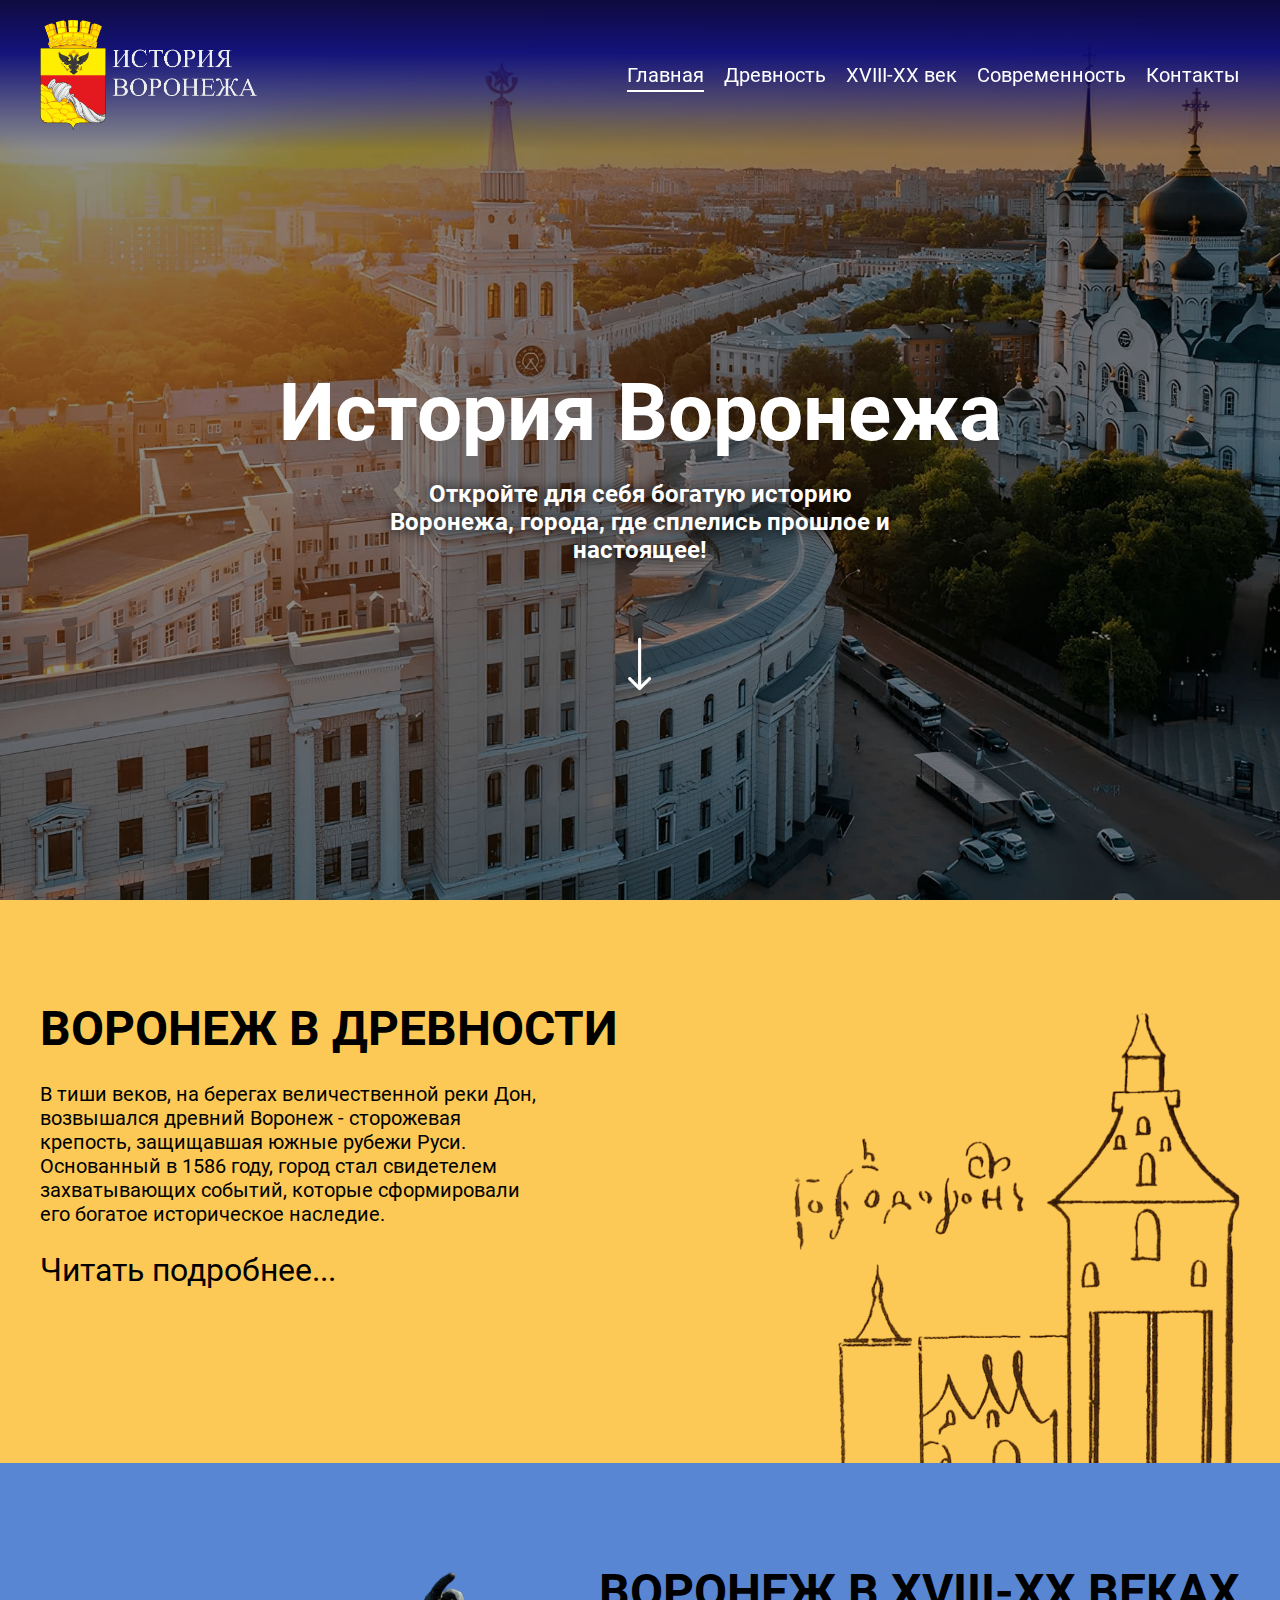
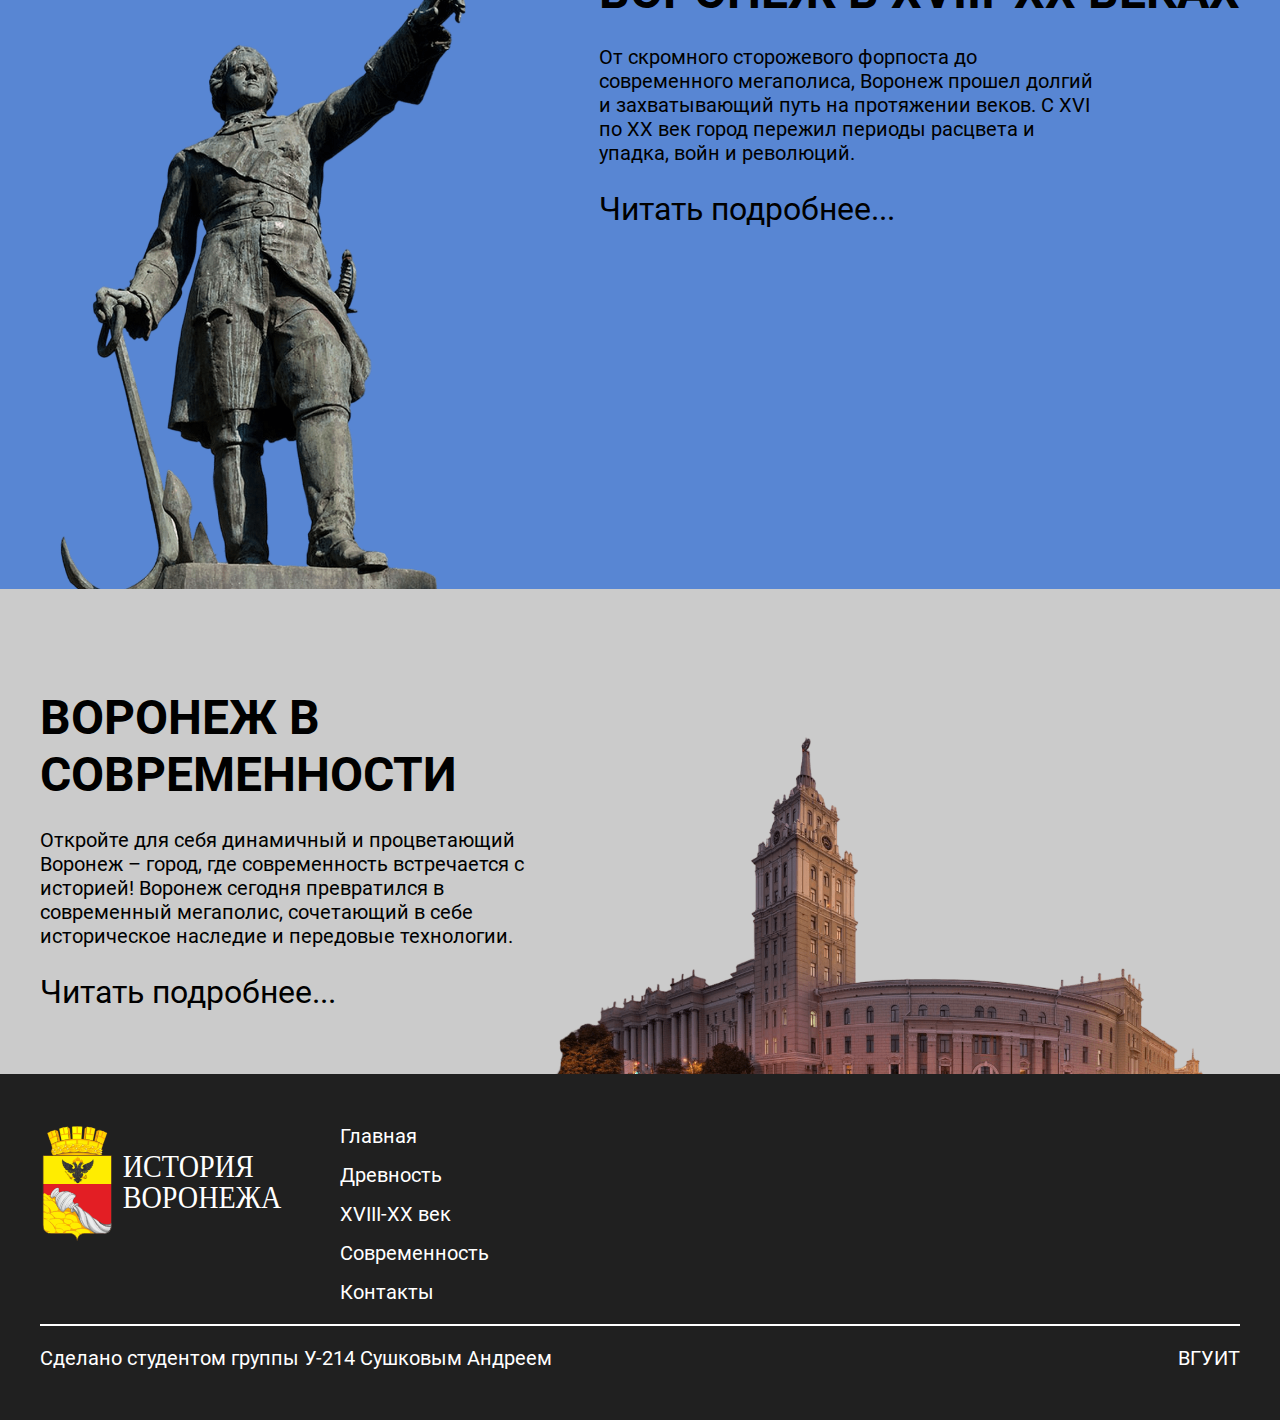
==== index.html @ b820266f "create" ====
<!DOCTYPE html>
<html class=""  lang="ru">
<head>
  <meta charset="UTF-8">
  <meta name="viewport" content="width=device-width, initial-scale=1.0">
  <title>История Воронежа</title>
  <link rel="stylesheet" href="./css/style.css">
</head>
<body>
  <div class="wrapper">
    <header class="header">
      <div class="container">
        <div class="header__inner">
          <nav class="nav">
            <a class="nav__logo" href="./index.html">
              <img class="nav__logo-img" src="./images/logo.png">
            </a>
            <ul class="nav__list">
              <li class="nav__item">
                <a class="nav__link nav__link--active" href="index.html">Главная</a>
              </li>
              <li class="nav__item">
                <a class="nav__link" href="antique.html">Древность</a>
              </li>
              <li class="nav__item">
                <a class="nav__link" href="centuries.html">XVIII-XX век</a>
              </li>
              <li class="nav__item">
                <a class="nav__link" href="modern.html">Современность</a>
              </li>
              <li class="nav__item">
                <a class="nav__link" href="contacts.html">Контакты</a>
              </li>
            </ul>
            <button class="hamburger" type="button">
              <span></span>
              <span></span>
              <span></span>
              <span></span>
            </button>
          </nav>
        </div>
      </div>
    </header>
    <main class="main">
      <div class="hero">
        <div class="container">
          <h1 class="hero__title">История Воронежа</h1>
          <p class="hero__text">
            Откройте для себя богатую историю Воронежа, города, где сплелись прошлое и настоящее!
          </p>
          <a class="hero__arrow" href="#antique">
            <img class="hero__arrow-img" src="./images/arrow-down.svg" >
          </a>
        </div>
      </div>
      <section class="section antique" id="antique">
        <div class="container">
          <div class="section__inner">
            <div class="antique__content">
              <h2 class="section__title">Воронеж в древности</h2>
              <p class="section__text">
                В тиши веков, на берегах величественной реки Дон, возвышался древний Воронеж - сторожевая крепость, защищавшая южные рубежи Руси. Основанный в 1586 году, город стал свидетелем захватывающих событий, которые сформировали его богатое историческое наследие.
              </p>
              <a class="section__link" href="antique.html">Читать подробнее...</a>
            </div>
            <img class="section__img antique__img" src="./images/castle.png">
          </div>
        </div>
      </section>
      <section class="section centuries">
        <div class="container">
          <div class="section__inner">
            <img class="section__img centuries__img" src="./images/peter-the-great.png">
            <div class="centuries__content">
              <h2 class="section__title">Воронеж в XVIII-XX веках</h2>
              <p class="section__text">
                От скромного сторожевого форпоста до современного мегаполиса, Воронеж прошел долгий и захватывающий путь на протяжении веков. С XVI по XX век город пережил периоды расцвета и упадка, войн и революций.
              </p>
              <a class="section__link" href="centuries.html">Читать подробнее...</a>
            </div>
          </div>
        </div>
      </section>
      <section class="section modern">
        <div class="container">
          <div class="section__inner">
            <div class="modern__content">
              <h2 class="section__title">Воронеж в современности</h2>
              <p class="section__text">
                Откройте для себя динамичный и процветающий Воронеж – город, где современность встречается с историей! Воронеж сегодня превратился в современный мегаполис, сочетающий в себе историческое наследие и передовые технологии.
              </p>
              <a class="section__link" href="modern.html">Читать подробнее...</a>
            </div>
            <img class="section__img modern__img" src="./images/rail.png">
          </div>
        </div>
      </section>
    </main>
    <footer class="footer">
      <div class="container">
        <div class="footer__inner">
          <div class="footer__column">
            <a class="footer__logo" href="./index.html">
              <img class="footer__logo-img" src="./images/logo.svg">
            </a>
          </div>
          <div class="footer__column">
            <ul class="footer__list">
              <li class="footer__item">
                <a class="footer__link" href="index.html">Главная</a>
              </li>
              <li class="footer__item">
                <a class="footer__link" href="antique.html">Древность</a>
              </li>
              <li class="footer__item">
                <a class="footer__link" href="centuries.html">XVIII-XX век</a>
              </li>
              <li class="footer__item">
                <a class="footer__link" href="modern.html">Современность</a>
              </li>
              <li class="footer__item">
                <a class="footer__link" href="contacts.html">Контакты</a>
              </li>
            </ul>
          </div>
        </div>
        <div class="footer__bottom">
          <div class="footer__bottom-item">
            Сделано студентом группы У-214 Сушковым Андреем
          </div>
          <div class="footer__bottom-item">
            ВГУИТ
          </div>
        </div>
      </div>
    </footer>
  </div>

  <script src="./js/main.js"></script>
</body>
</html>
---- css/style.css ----
@import url(./reset.css);

@font-face {
  font-family: 'Roboto';
  font-weight: bold;
  src: url(../fonts/Roboto-Bold.ttf);
}

@font-face {
  font-family: 'Roboto';
  font-weight: normal;
  src: url(../fonts/Roboto-Regular.ttf);
}

html {
  scroll-behavior: smooth;
}

.html-fixed {
  overflow: hidden;
}

html,
body {
  height: 100%;
}

.wrapper {
  min-height: 100%;
  display: flex;
  flex-direction: column;
  /* overflow: hidden; */
}

.main {
  flex-grow: 1;
}


body {
  font-family: 'Roboto', sans-serif;
}

.container {
  max-width: 1240px;
  margin: 0 auto;
  padding: 0 20px;
}

.container-small {
  max-width: 890px;
  margin: 0 auto;
  padding: 0 20px;
}

.section {
  padding: 100px 0 50px;
  overflow: hidden;
}

.page__hero {
  padding: 200px 0 50px;
  overflow: hidden;
}

.section__inner,
.page__hero-inner {
  display: flex;
  justify-content: space-between;
  gap: 20px;
}

.section__title,
.page__hero-title {
  font-size: 3rem;
  margin-bottom: 25px;
  text-transform: uppercase;
}

.section__text,
.page__hero-text {
  margin-bottom: 25px;
  max-width: 500px;
  font-size: 1.25rem;
}

.section__img,
.page__hero-img {
  align-self: end;
  overflow: hidden;
}

.section__link {
  position: relative;
  font-size: 2rem;
}

.section__link::after {
  content: '';
  position: absolute;
  bottom: -5px;
  left: 0;
  width: 0;
  height: 2px;
  background-color: #000;
  transition: width  .3s
}

.section__link:hover::after {
  width: 100%;
}

.page__content {
  padding: 100px 0;
}

.page__content h2 {
  position: relative;
  margin-bottom: 15px;
  margin-top: 30px;
  font-size: 1.5rem;
  text-transform: uppercase;
}

.page__content h2::before {
  content: '';
  position: absolute;
  width: 100vw;
  height: 5px;
  top: 5px;
  right: calc(100% + 20px);
  background-color: #000;
}

.page__content p {
  position: relative;
  margin-bottom: 15px;
}

.page__content img{
  padding: 10px 10px 0 10px;
}

.page__content figure {
  display: table;
  margin: 15px auto;
  background-color: rgba(255, 255, 255, 1.5);
}

.page__content figcaption {
  display: table-caption;
  caption-side: bottom;
  padding: 10px;
  background-color: rgba(255, 255, 255, 1.5);
  font-size: 0.85rem;
}


.header {
  position: fixed;
  width: 100%;
  background: linear-gradient(180deg, rgba(4,0,57,0.92) 0%, rgba(9, 9, 121, 0.92) 35%, rgba(0,212,255,0) 100%);
  z-index: 100;
  transition: all .5s;
}

.header--small {
  background-color: rgb(11, 11, 145);
}

.header--small .nav__logo {
  width: 100px;
}

.header--small .nav {
  padding: 10px 0;
}

.nav {
  padding: 20px 0;
  display: flex;
  justify-content: space-between;
  align-items: center;
  transition: padding .5s;
}

.nav__logo {
  width: 250px;
  transition: all .5s;
}

.nav__list {
  display: flex;
  gap: 20px;
  font-size: 1.25rem;
  color: #fff;
}

.nav__link {
  position: relative;
}

.nav__link::after {
  content: '';
  position: absolute;
  bottom: -5px;
  left: 0;
  width: 0;
  height: 2px;
  background-color: #fff;
  transition: width  .3s
}

.nav__link:hover::after,
.nav__link--active::after {
  width: 100%;
}

.hero {
  min-height: 100vh;
  padding-top: 180px;
  display: flex;
  flex-direction: column;
  justify-content: center;
  background-image: url(../images/hero-background.jpg);
  background-size: cover;
  background-repeat: no-repeat;
  color: #fff;
}

.hero::after {
  content: '';
  position: absolute;
  top: 0;
  bottom: 0;
  left: 0;
  right: 0;
  background-color: rgba(0, 0, 0, .45);
}

.hero__title {
  position: relative;
  margin-bottom: 20px;
  font-size: 5rem;
  text-align: center;
  z-index: 50;
}

.hero__text {
  position: relative;
  max-width: 500px;
  margin: 0 auto;
  margin-bottom: 50px;
  font-size: 1.5rem;
  text-align: center;
  text-shadow: 0 0 12px #000;
  font-weight: bold;
  z-index: 50;
}

.hero__arrow {
  position: relative;
  text-align: center;
  z-index: 50;
}

.hero__arrow-img {
  width: 100px;
  margin: 0 auto;
  transform: rotate(-90deg);
  animation-name: hero-arrow;
  animation-duration: 1s;
  animation-iteration-count: infinite;
  animation-direction: alternate;
}

@keyframes hero-arrow {
  from {
    transform: translateY(20px) rotate(-90deg);
  }
  to {
    transform: translateY(0) rotate(-90deg);
  }
}

.antique {
  background-color: #FCC956;
}

.antique__img {
  width: 450px;
  margin-bottom: -100px;
}

.centuries {
  background-color: #5886D3;
}

.centuries__img {
  width: 450px;
  margin-bottom: -100px;
}

.modern {
  background-color: #cbcbcb;
}

.modern__img {
  width: 1000px;
  margin-bottom: -80px;
}

.footer {
  padding: 50px 0;
  background-color: #202020;
  color: #fff;
  font-size: 1.25rem;
}

.footer__inner {
  padding-bottom: 20px;
  margin-bottom: 20px;
  display: flex;
  gap: 50px;
  border-bottom: 2px solid #fff;
}

.footer__logo {
  display: block;
  width: 250px;
}

.footer__list {
  display: flex;
  flex-direction: column;
  gap: 15px;
}

.footer__bottom {
  display: flex;
  justify-content: space-between;
}


.antique.page__content {
  background-color: #FED780;
  font-size: 1.25rem;
}

.centuries.page__content {
  background-color: #83A9E9;
  font-size: 1.25rem;
}

.modern.page__content {
  background-color: #E5E5E5;
  font-size: 1.25rem;
}

.contacts {
  padding: 200px 0 50px;
  font-size: 1.25rem;
}

.contacts__title {
  margin-bottom: 20px;
  font-size: 2rem;
  text-transform: uppercase;
}

.contacts__text {
  margin-bottom: 20px;
}

.contacts__form {
  display: grid;
  grid-template-columns: 300px auto;
  align-items: start;
  gap: 10px 20px;
}

.contacts__form-input {
  width: 100%;
  border: none;
  border-bottom: 2px solid #090979;
}

.contacts__form-textarea {
  grid-column: span 2;
  width: 100%;
  height: 200px;
  resize: vertical;
  border: 2px solid #090979;
}

.contacts__form-btn {
  padding: 10px 0;
  grid-column: span 2;
  background-color: transparent;
  border: 4px solid #090979;
  text-transform: uppercase;
  font-weight: bold;
  cursor: pointer;
  transition: background-color .3s, color .3s;
}

.contacts__form-btn:hover {
  background-color: #090979;
  color: #fff;
}


.hamburger {
  background-color: transparent;
  border: none;
  position: relative;
  display: none;
  width: 40px;
  height: 25px;
  cursor: pointer;
  z-index: 150;
}

.hamburger span {
  position: absolute;
  width: 100%;
  height: 3px;
  display: block;
  background-color: #fff;
  transition: transform .3s;
}

.hamburger span:nth-child(1) {
  top: 0;
}

.hamburger span:nth-child(2) {
  top: 12.5px;
}

.hamburger span:nth-child(3) {
  top: 12.5px;
}

.hamburger span:nth-child(4) {
  top: 25px;
}

.hamburger--active {
  position: fixed;
  top: 22px;
  right: 20px;
}

.hamburger--active span:nth-child(1) {
  transform: scaleX(0);
}

.hamburger--active span:nth-child(2) {
  transform: rotate(45deg);
}

.hamburger--active span:nth-child(3) {
  transform: rotate(-45deg);
}

.hamburger--active span:nth-child(4) {
  transform: scaleX(0)
}

@media (max-width: 1000px) {
  .section__inner,
  .page__hero-inner {
    flex-direction: column;
    align-items: center;
  }
  .section__img,
  .page__hero-img {
    order: 1;
    align-self: center;
  }
  .nav__list {
    position: fixed;
    top: 0;
    bottom: 0;
    left: 0;
    right: 0;
    display: flex;
    flex-direction: column;
    justify-content: center;
    align-items: center;
    background-color: #090979;
    transform: translateY(-100%);
    transition: transform .3s;
  }
  .nav__list--active {
    transform: translateY(0);
  }
  .hamburger {
    display: flex;
  }
}

@media (max-width: 768px) {
  .hero {
    padding-top: 140px;
  }
  .hero__title {
    font-size: 3.5rem;
  }
  .hero__text {
    max-width: 300px;
    font-size: 1rem;
  }
}

@media (max-width: 640px)  {
  .section {
    padding: 50px 20px;
  }
  .page__content {
    padding: 50px 0;
  }
  .page__content p {
    font-size: 1rem;
  }
  .section__title,
  .page__hero-title {
    font-size: 2rem;
  }
  .section__text,
  .page__hero-text {
    font-size: 1rem;
  }
  .section__link {
    font-size: 1.5rem;
  }
  .footer {
    font-size: 1rem;
  }
  .footer__inner {
    flex-direction: column;
    align-items: center;
    gap: 25px;
  }
  .footer__list {
    align-items: center;
  }
  .footer__bottom {
    flex-direction: column;
    align-items: center;
    gap: 15px;
    text-align: center;
  }
  .contacts {
    font-size: 1rem;
  }
  .contacts__form {
    grid-template-columns: 1fr;
  }
  .contacts__form-textarea,
  .contacts__form-btn {
    grid-column: auto;
  }
}

@media (max-width: 375px) {
  .modern__img {
    margin-bottom: -60px;
  }
}
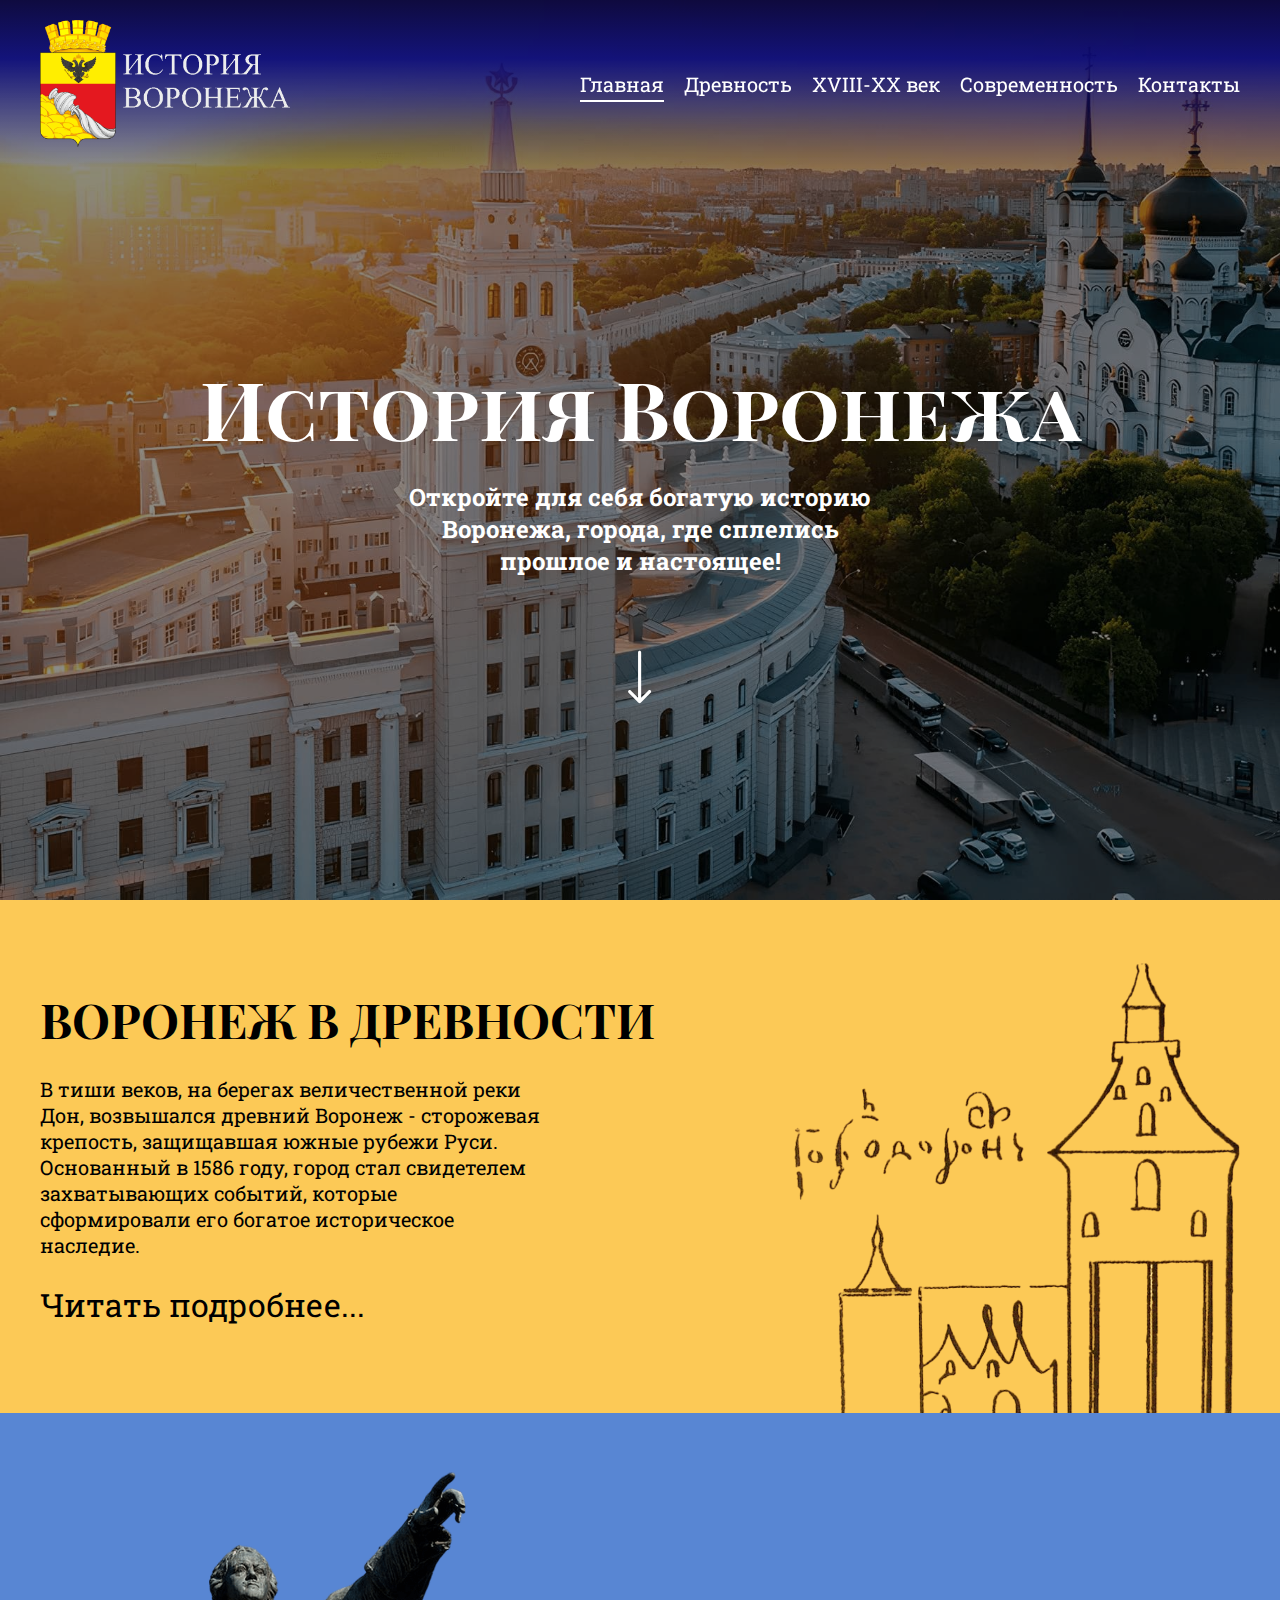
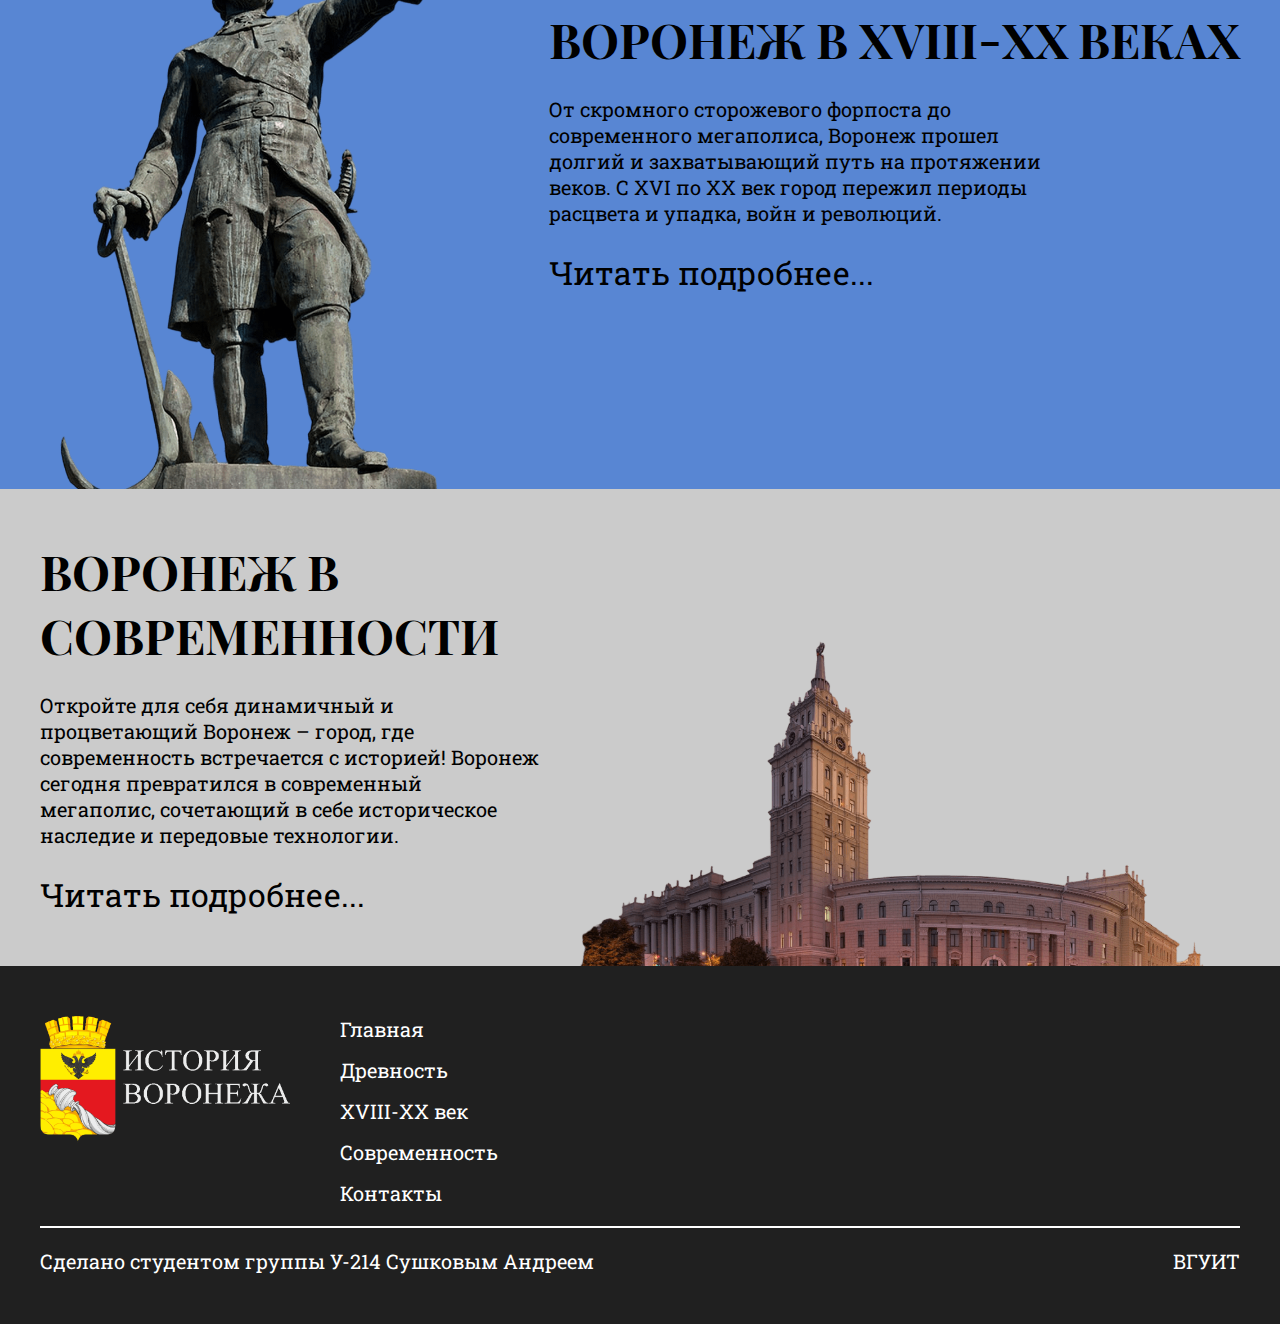
==== commit 45cfb547: "some fixes and favicon" ====
--- a/index.html
+++ b/index.html
@@ -4,6 +4,11 @@
   <meta charset="UTF-8">
   <meta name="viewport" content="width=device-width, initial-scale=1.0">
   <title>История Воронежа</title>
+  <link rel="icon" href="images/favicon/favicon.ico" type="image/x-icon">
+  <link rel="icon" href="images/favicon/favicon-16x16.png" sizes="16x16" type="image/png">
+  <link rel="icon" href="images/favicon/favicon-32x32.png" sizes="32x32" type="image/png">
+  <link rel="apple-touch-icon" href="images/favicon/apple-touch-icon.png" sizes="180x180">
+  <link rel="manifest" href="manifest.webmanifest">
   <link rel="stylesheet" href="./css/style.css">
 </head>
 <body>
@@ -102,7 +107,7 @@
         <div class="footer__inner">
           <div class="footer__column">
             <a class="footer__logo" href="./index.html">
-              <img class="footer__logo-img" src="./images/logo.svg">
+              <img class="footer__logo-img" src="./images/logo.png">
             </a>
           </div>
           <div class="footer__column">
--- a/css/style.css
+++ b/css/style.css
@@ -1,16 +1,23 @@
 @import url(./reset.css);
 
 @font-face {
-  font-family: 'Roboto';
+  font-family: 'RobotoSlab';
   font-weight: bold;
-  src: url(../fonts/Roboto-Bold.ttf);
+  src: url(../fonts/RobotoSlab-Bold.ttf);
 }
 
 @font-face {
-  font-family: 'Roboto';
+  font-family: 'RobotoSlab';
   font-weight: normal;
-  src: url(../fonts/Roboto-Regular.ttf);
-}
+  src: url(../fonts/RobotoSlab-Regular.ttf);
+}
+
+@font-face {
+  font-family: 'Playfair';
+  font-weight: bold;
+  src: url(../fonts/PlayfairDisplaySC-Bold.ttf);
+}
+
 
 html {
   scroll-behavior: smooth;
@@ -20,41 +27,28 @@
   overflow: hidden;
 }
 
-html,
+
 body {
-  height: 100%;
-}
-
-.wrapper {
-  min-height: 100%;
-  display: flex;
-  flex-direction: column;
-  /* overflow: hidden; */
-}
-
-.main {
-  flex-grow: 1;
-}
-
-
-body {
-  font-family: 'Roboto', sans-serif;
+  font-family: 'RobotoSlab', sans-serif;
+  font-size: 1.25rem;
+}
+
+.container,
+.container-small {
+  margin: 0 auto;
+  padding: 0 20px;
 }
 
 .container {
   max-width: 1240px;
-  margin: 0 auto;
-  padding: 0 20px;
 }
 
 .container-small {
   max-width: 890px;
-  margin: 0 auto;
-  padding: 0 20px;
 }
 
 .section {
-  padding: 100px 0 50px;
+  padding: 50px 0;
   overflow: hidden;
 }
 
@@ -67,11 +61,13 @@
 .page__hero-inner {
   display: flex;
   justify-content: space-between;
+  align-items: center;
   gap: 20px;
 }
 
 .section__title,
 .page__hero-title {
+  font-family: "Playfair", sans-serif;
   font-size: 3rem;
   margin-bottom: 25px;
   text-transform: uppercase;
@@ -81,7 +77,6 @@
 .page__hero-text {
   margin-bottom: 25px;
   max-width: 500px;
-  font-size: 1.25rem;
 }
 
 .section__img,
@@ -111,15 +106,15 @@
 }
 
 .page__content {
-  padding: 100px 0;
+  padding: 20px 0 50px;
 }
 
 .page__content h2 {
-  position: relative;
-  margin-bottom: 15px;
-  margin-top: 30px;
-  font-size: 1.5rem;
+  font-family: "Playfair", sans-serif;
+  font-size: 1.75rem;
   text-transform: uppercase;
+  position: relative;
+  margin: 30px 0 15px;
 }
 
 .page__content h2::before {
@@ -127,9 +122,10 @@
   position: absolute;
   width: 100vw;
   height: 5px;
-  top: 5px;
+  top: 10px;
   right: calc(100% + 20px);
   background-color: #000;
+  
 }
 
 .page__content p {
@@ -181,6 +177,7 @@
   display: flex;
   justify-content: space-between;
   align-items: center;
+  gap: 20px;
   transition: padding .5s;
 }
 
@@ -192,7 +189,6 @@
 .nav__list {
   display: flex;
   gap: 20px;
-  font-size: 1.25rem;
   color: #fff;
 }
 
@@ -244,6 +240,7 @@
   font-size: 5rem;
   text-align: center;
   z-index: 50;
+  font-family: "Playfair", sans-serif;
 }
 
 .hero__text {
@@ -253,7 +250,6 @@
   margin-bottom: 50px;
   font-size: 1.5rem;
   text-align: center;
-  text-shadow: 0 0 12px #000;
   font-weight: bold;
   z-index: 50;
 }
@@ -314,7 +310,6 @@
   padding: 50px 0;
   background-color: #202020;
   color: #fff;
-  font-size: 1.25rem;
 }
 
 .footer__inner {
@@ -325,8 +320,7 @@
   border-bottom: 2px solid #fff;
 }
 
-.footer__logo {
-  display: block;
+.footer__logo-img {
   width: 250px;
 }
 
@@ -344,28 +338,25 @@
 
 .antique.page__content {
   background-color: #FED780;
-  font-size: 1.25rem;
 }
 
 .centuries.page__content {
   background-color: #83A9E9;
-  font-size: 1.25rem;
 }
 
 .modern.page__content {
   background-color: #E5E5E5;
-  font-size: 1.25rem;
 }
 
 .contacts {
   padding: 200px 0 50px;
-  font-size: 1.25rem;
 }
 
 .contacts__title {
-  margin-bottom: 20px;
+  font-family: "Playfair", sans-serif;
   font-size: 2rem;
   text-transform: uppercase;
+  margin-bottom: 20px;
 }
 
 .contacts__text {
@@ -392,6 +383,48 @@
   resize: vertical;
   border: 2px solid #090979;
 }
+
+.contacts__form-checkbox-wrapper {
+  grid-column: span 2;
+}
+
+/* Стилизация чекбокса */
+.contacts__form-checkbox {
+  position: absolute;
+  z-index: -1;
+  opacity: 0;
+}
+
+.contacts__form-checkbox+label {
+  display: inline-flex;
+  align-items: center;
+  user-select: none;
+  cursor: pointer;
+}
+
+.contacts__form-checkbox+label::before {
+  content: '';
+  display: inline-block;
+  min-width: calc(1rem + 10px);
+  height: calc(1rem + 10px);
+  margin-right: 10px;
+  border: 4px solid #090979;
+  transition: border-color .3s;
+}
+
+.contacts__form-checkbox:not(:checked)+label::before {
+  border-color: #6868c8;
+}
+
+.contacts__form-checkbox:checked+label::before {
+  background-color: #090979;
+  background-image: url("data:image/svg+xml,%3csvg xmlns='http://www.w3.org/2000/svg' viewBox='0 0 8 8'%3e%3cpath fill='%23fff' d='M6.564.75l-3.59 3.612-1.538-1.55L0 4.26 2.974 7.25 8 2.193z'/%3e%3c/svg%3e");
+}
+
+.contacts__form-checkbox:not(:checked)+label:hover::before {
+  border-color: #090979;
+}
+
 
 .contacts__form-btn {
   padding: 10px 0;
@@ -502,6 +535,10 @@
 }
 
 @media (max-width: 768px) {
+  .container,
+  .container-small {
+    padding: 0 40px;
+  }
   .hero {
     padding-top: 140px;
   }
@@ -515,28 +552,21 @@
 }
 
 @media (max-width: 640px)  {
+  body {
+    font-size: 1rem;
+  }
   .section {
-    padding: 50px 20px;
-  }
-  .page__content {
     padding: 50px 0;
   }
-  .page__content p {
-    font-size: 1rem;
+  .page__content h2 {
+    font-size: 1.25rem;
   }
   .section__title,
   .page__hero-title {
     font-size: 2rem;
   }
-  .section__text,
-  .page__hero-text {
-    font-size: 1rem;
-  }
   .section__link {
     font-size: 1.5rem;
-  }
-  .footer {
-    font-size: 1rem;
   }
   .footer__inner {
     flex-direction: column;
@@ -552,20 +582,33 @@
     gap: 15px;
     text-align: center;
   }
-  .contacts {
-    font-size: 1rem;
-  }
   .contacts__form {
     grid-template-columns: 1fr;
   }
   .contacts__form-textarea,
+  .contacts__form-checkbox-wrapper,
   .contacts__form-btn {
     grid-column: auto;
   }
 }
 
+@media (max-width: 425px) {
+  .hero__title {
+    font-size: 2.5rem;
+  }
+}
+
 @media (max-width: 375px) {
-  .modern__img {
-    margin-bottom: -60px;
-  }
+  .page__hero {
+    padding: 175px 0 50px;
+  }
+  .section__title,
+  .page__hero-title {
+    font-size: 1.5rem;
+    margin-bottom: 10px;
+  }
+  .contacts__title {
+    font-size: 1.5rem;
+  }
+
 }